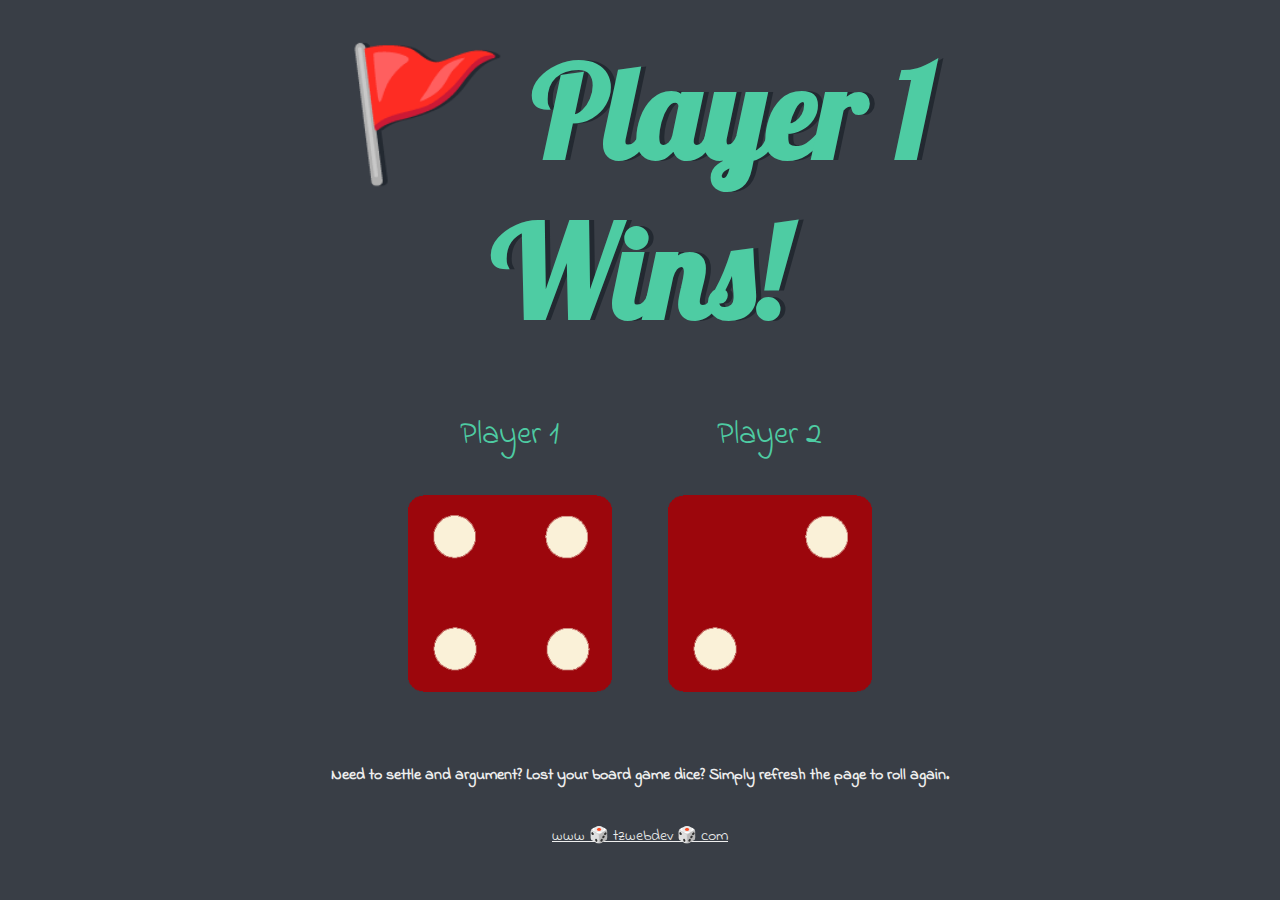
==== dicee.html @ dee3c55a "first commit" ====
<!DOCTYPE html>
<html lang="en" dir="ltr">
  <head>
    <meta charset="utf-8">
    <title>Dicee</title>
    <link rel="stylesheet" href="styles.css">
    <link href="https://fonts.googleapis.com/css?family=Indie+Flower|Lobster" rel="stylesheet">

  </head>
  <body>

    <div class="container">
      <h1>Refresh Me</h1>

      <div class="dice">
        <p>Player 1</p>
        <img class="img1" src="images/dice6.png">
      </div>

      <div class="dice">
        <p>Player 2</p>
        <img class="img2" src="images/dice6.png">
      </div>
    </div>
    <h6>Need to settle and argument? Lost your board game dice? Simply refresh the page to roll again.</h6>


  <!-- Link to External Javascript File -->
  <script src="index.js" charset="utf-8"></script>

  </body>

  <footer>
    <a href="www.tzwebdev.com">www 🎲 tzwebdev 🎲 com</a>
  </footer>
</html>
---- styles.css ----
.container {
  width: 70%;
  margin: auto;
  text-align: center;
}

.dice {
  text-align: center;
  display: inline-block;

}

body {
  background-color: #393E46;
}

h1 {
  margin: 30px;
  font-family: 'Lobster', cursive;
  text-shadow: 5px 0 #232931;
  font-size: 8rem;
  color: #4ECCA3;
}

h6 {
  margin-top: 5%;
  color: #EEEEEE;
  text-align: center;
  font-family: 'Indie Flower', cursive;
  font-size: 1rem;
}

p {
  font-size: 2rem;
  color: #4ECCA3;
  font-family: 'Indie Flower', cursive;
}

img {
  width: 80%;
}

footer {
  text-align: center;
}
footer a {
  color: #EEEEEE;
  font-family: 'Indie Flower', cursive;
  text-decoration: underline;
}
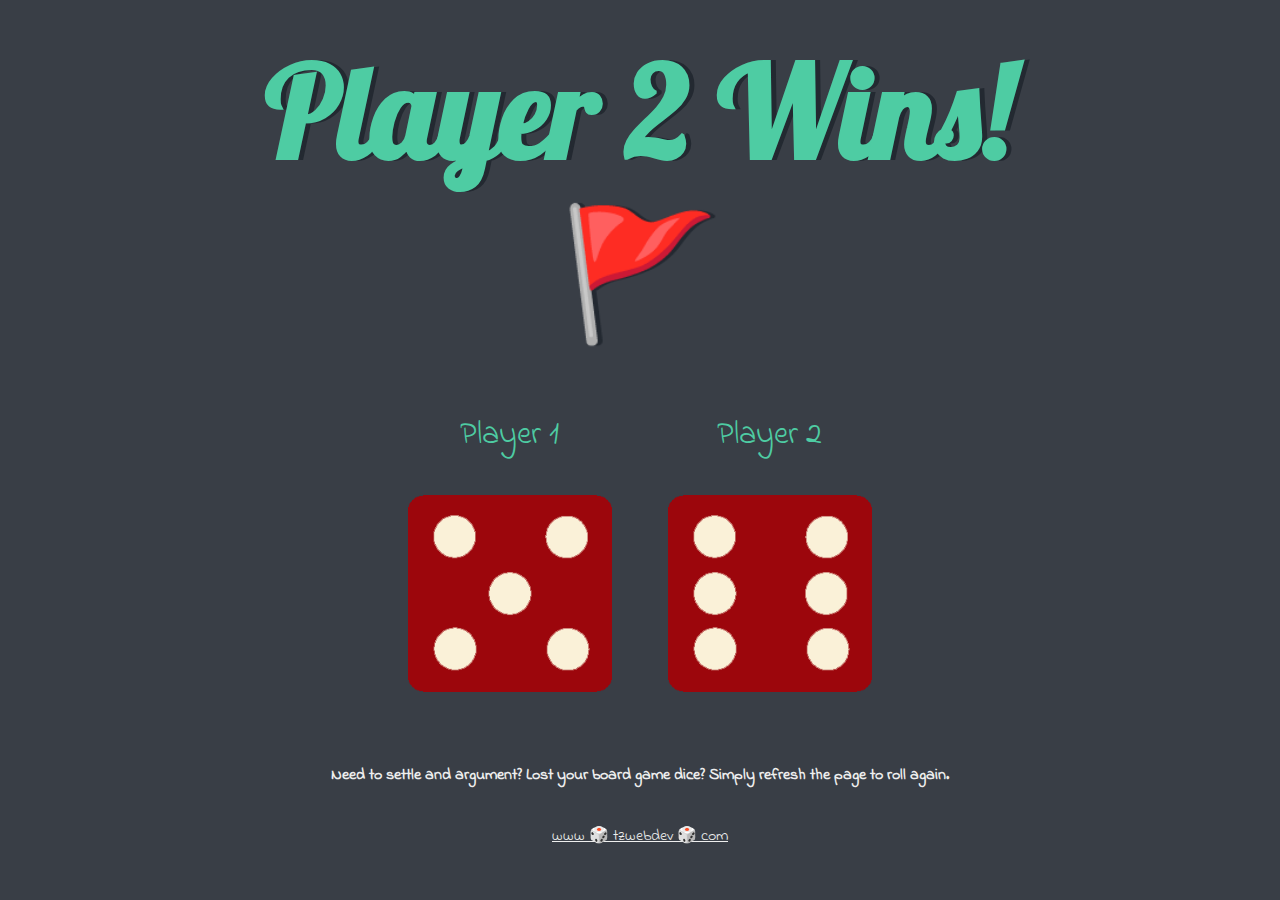
==== commit d8232b8f: "delete README change title" ====
--- a/dicee.html
+++ b/dicee.html
@@ -2,7 +2,7 @@
 <html lang="en" dir="ltr">
   <head>
     <meta charset="utf-8">
-    <title>Dicee</title>
+    <title>Dice</title>
     <link rel="stylesheet" href="styles.css">
     <link href="https://fonts.googleapis.com/css?family=Indie+Flower|Lobster" rel="stylesheet">
 
